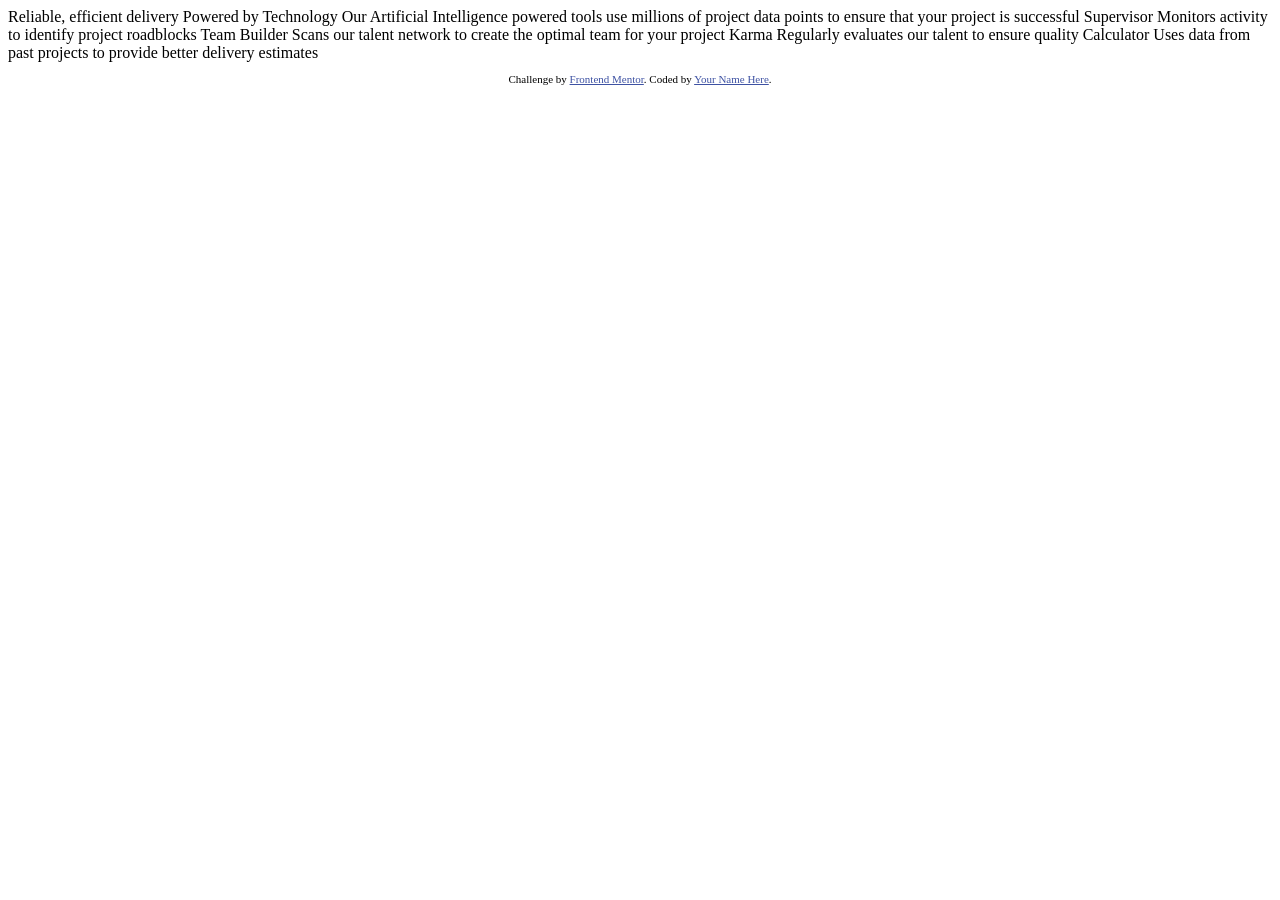
==== Four Card Feature Section/four-card-feature-section-master/index.html @ 10322db4 "Added template code" ====
<!DOCTYPE html>
<html lang="en">
<head>
  <meta charset="UTF-8">
  <meta name="viewport" content="width=device-width, initial-scale=1.0"> <!-- displays site properly based on user's device -->

  <link rel="icon" type="image/png" sizes="32x32" href="./images/favicon-32x32.png">
  
  <title>Frontend Mentor | Four card feature section</title>

  <!-- Feel free to remove these styles or customise in your own stylesheet 👍 -->
  <style>
    .attribution { font-size: 11px; text-align: center; }
    .attribution a { color: hsl(228, 45%, 44%); }
  </style>
</head>
<body>
  
  Reliable, efficient delivery
  Powered by Technology

  Our Artificial Intelligence powered tools use millions of project data points 
  to ensure that your project is successful

  Supervisor
  Monitors activity to identify project roadblocks

  Team Builder
  Scans our talent network to create the optimal team for your project

  Karma
  Regularly evaluates our talent to ensure quality

  Calculator
  Uses data from past projects to provide better delivery estimates

  
  <footer>
    <p class="attribution">
      Challenge by <a href="https://www.frontendmentor.io?ref=challenge" target="_blank">Frontend Mentor</a>. 
      Coded by <a href="#">Your Name Here</a>.
    </p>
  </footer>
</body>
</html>
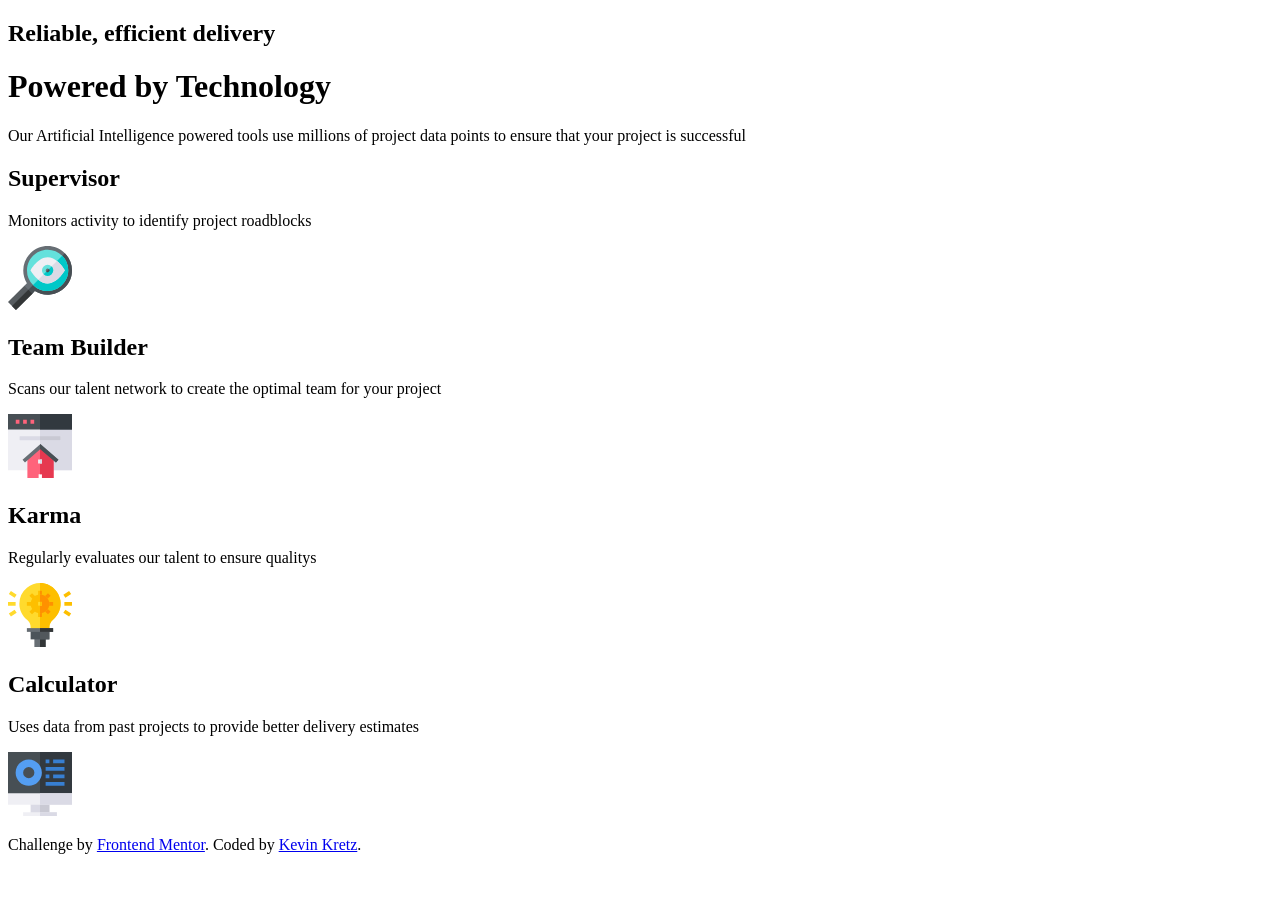
==== commit d8f7bbde: "Completed HTML, added CSS file" ====
--- a/Four Card Feature Section/four-card-feature-section-master/index.html
+++ b/Four Card Feature Section/four-card-feature-section-master/index.html
@@ -1,45 +1,46 @@
 <!DOCTYPE html>
 <html lang="en">
-<head>
-  <meta charset="UTF-8">
-  <meta name="viewport" content="width=device-width, initial-scale=1.0"> <!-- displays site properly based on user's device -->
+  <head>
+    <meta charset="UTF-8" />
+    <meta name="viewport" content="width=device-width, initial-scale=1.0" />
+    <link rel="icon" type="image/png" sizes="32x32" href="./images/favicon-32x32.png" />
+    <link rel="stylesheet" href=".\main.css" />
 
-  <link rel="icon" type="image/png" sizes="32x32" href="./images/favicon-32x32.png">
-  
-  <title>Frontend Mentor | Four card feature section</title>
-
-  <!-- Feel free to remove these styles or customise in your own stylesheet 👍 -->
-  <style>
-    .attribution { font-size: 11px; text-align: center; }
-    .attribution a { color: hsl(228, 45%, 44%); }
-  </style>
-</head>
-<body>
-  
-  Reliable, efficient delivery
-  Powered by Technology
-
-  Our Artificial Intelligence powered tools use millions of project data points 
-  to ensure that your project is successful
-
-  Supervisor
-  Monitors activity to identify project roadblocks
-
-  Team Builder
-  Scans our talent network to create the optimal team for your project
-
-  Karma
-  Regularly evaluates our talent to ensure quality
-
-  Calculator
-  Uses data from past projects to provide better delivery estimates
-
-  
-  <footer>
-    <p class="attribution">
-      Challenge by <a href="https://www.frontendmentor.io?ref=challenge" target="_blank">Frontend Mentor</a>. 
-      Coded by <a href="#">Your Name Here</a>.
+    <title>Frontend Mentor | Four card feature section</title>
+  </head>
+  <body>
+    <h2>Reliable, efficient delivery</h2>
+    <h1>Powered by Technology</h1>
+    <p>
+      Our Artificial Intelligence powered tools use millions of project data points to ensure that
+      your project is successful
     </p>
-  </footer>
-</body>
-</html>+    <div class="card">
+      <h2 class="card-header">Supervisor</h2>
+      <p>Monitors activity to identify project roadblocks</p>
+      <img src=".\images\icon-supervisor.svg" alt="eyeglass" />
+    </div>
+    <div class="card">
+      <h2 class="card-header">Team Builder</h2>
+      <p>Scans our talent network to create the optimal team for your project</p>
+      <img src=".\images\icon-team-builder.svg" alt="team building icon" />
+    </div>
+    <div class="card">
+      <h2 class="card-header">Karma</h2>
+      <p>Regularly evaluates our talent to ensure qualitys</p>
+      <img src=".\images\icon-karma.svg" alt="eyeglass" />
+    </div>
+    <div class="card">
+      <h2 class="card-header">Calculator</h2>
+      <p>Uses data from past projects to provide better delivery estimates</p>
+      <img src=".\images\icon-calculator.svg" alt="eyeglass" />
+    </div>
+    <footer>
+      <p class="attribution">
+        Challenge by
+        <a href="https://www.frontendmentor.io?ref=challenge" target="_blank">Frontend Mentor</a>.
+        Coded by <a href="https://github.com/kevin-kretz">Kevin Kretz</a>.
+      </p>
+    </footer>
+  </body>
+</html>
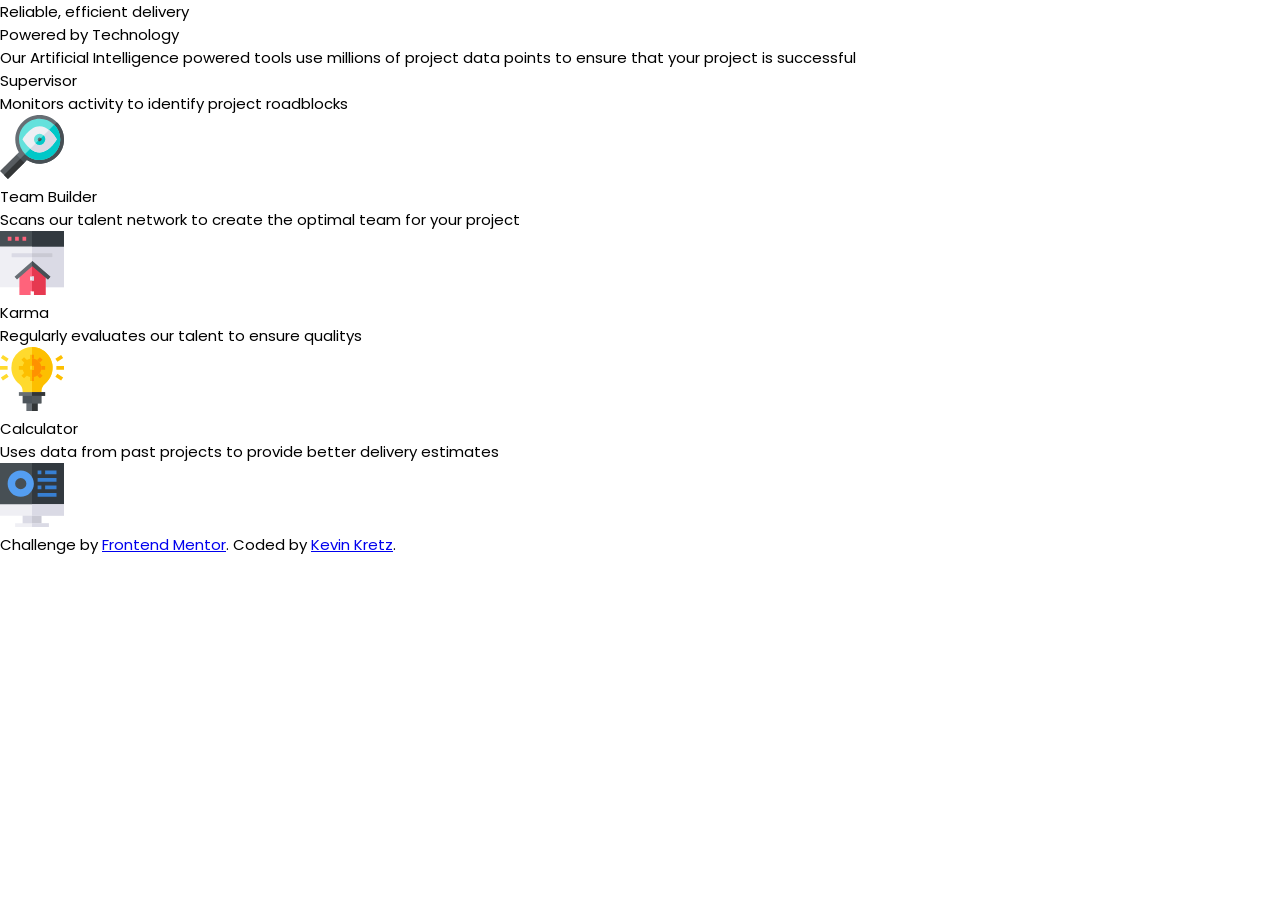
==== commit b8b46231: "Added CSS Grid in index.html | added base CSS" ====
--- a/Four Card Feature Section/four-card-feature-section-master/index.html
+++ b/Four Card Feature Section/four-card-feature-section-master/index.html
@@ -5,42 +5,42 @@
     <meta name="viewport" content="width=device-width, initial-scale=1.0" />
     <link rel="icon" type="image/png" sizes="32x32" href="./images/favicon-32x32.png" />
     <link rel="stylesheet" href=".\main.css" />
-
+    <link href="https://fonts.googleapis.com/css2?family=Poppins:wght@200;400;600&display=swap" rel="stylesheet" />
     <title>Frontend Mentor | Four card feature section</title>
   </head>
   <body>
-    <h2>Reliable, efficient delivery</h2>
-    <h1>Powered by Technology</h1>
-    <p>
-      Our Artificial Intelligence powered tools use millions of project data points to ensure that
-      your project is successful
-    </p>
-    <div class="card">
-      <h2 class="card-header">Supervisor</h2>
-      <p>Monitors activity to identify project roadblocks</p>
-      <img src=".\images\icon-supervisor.svg" alt="eyeglass" />
+    <div id="container">
+      <div id="header">
+        <h2>Reliable, efficient delivery</h2>
+        <h1>Powered by Technology</h1>
+        <p class="intro">Our Artificial Intelligence powered tools use millions of project data points to ensure that your project is successful</p>
+      </div>
+      <div id="supervisor" class="card">
+        <h2 class="card-header">Supervisor</h2>
+        <p>Monitors activity to identify project roadblocks</p>
+        <img src=".\images\icon-supervisor.svg" alt="eyeglass icon" />
+      </div>
+      <div id="team-builder" class="card">
+        <h2 class="card-header">Team Builder</h2>
+        <p>Scans our talent network to create the optimal team for your project</p>
+        <img src=".\images\icon-team-builder.svg" alt="team building icon" />
+      </div>
+      <div id="Karma" class="card">
+        <h2 class="card-header">Karma</h2>
+        <p>Regularly evaluates our talent to ensure qualitys</p>
+        <img src=".\images\icon-karma.svg" alt="karma icon" />
+      </div>
+      <div id-"Calculator" class="card">
+        <h2 class="card-header">Calculator</h2>
+        <p>Uses data from past projects to provide better delivery estimates</p>
+        <img src=".\images\icon-calculator.svg" alt="calculator icon" />
+      </div>
+      <footer>
+        <p class="attribution">
+          Challenge by
+          <a href="https://www.frontendmentor.io?ref=challenge" target="_blank">Frontend Mentor</a>. Coded by <a href="https://github.com/kevin-kretz">Kevin Kretz</a>.
+        </p>
+      </footer>
     </div>
-    <div class="card">
-      <h2 class="card-header">Team Builder</h2>
-      <p>Scans our talent network to create the optimal team for your project</p>
-      <img src=".\images\icon-team-builder.svg" alt="team building icon" />
-    </div>
-    <div class="card">
-      <h2 class="card-header">Karma</h2>
-      <p>Regularly evaluates our talent to ensure qualitys</p>
-      <img src=".\images\icon-karma.svg" alt="eyeglass" />
-    </div>
-    <div class="card">
-      <h2 class="card-header">Calculator</h2>
-      <p>Uses data from past projects to provide better delivery estimates</p>
-      <img src=".\images\icon-calculator.svg" alt="eyeglass" />
-    </div>
-    <footer>
-      <p class="attribution">
-        Challenge by
-        <a href="https://www.frontendmentor.io?ref=challenge" target="_blank">Frontend Mentor</a>.
-        Coded by <a href="https://github.com/kevin-kretz">Kevin Kretz</a>.
-      </p>
-    </footer>
   </body>
 </html>
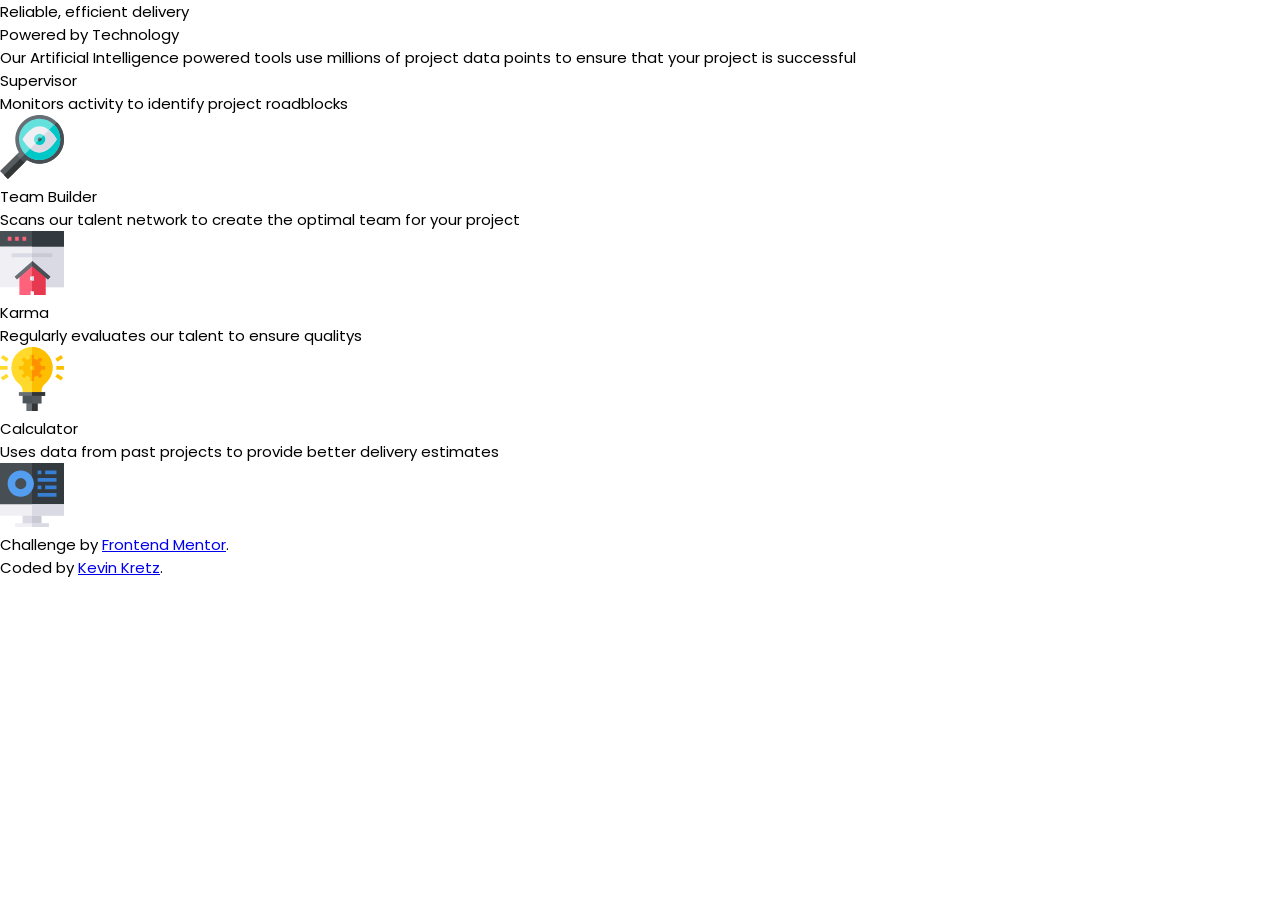
==== commit 06d9daee: "Changed footer link href" ====
--- a/Four Card Feature Section/four-card-feature-section-master/index.html
+++ b/Four Card Feature Section/four-card-feature-section-master/index.html
@@ -11,8 +11,8 @@
   <body>
     <div id="container">
       <div id="header">
-        <h2>Reliable, efficient delivery</h2>
-        <h1>Powered by Technology</h1>
+        <h1>Reliable, efficient delivery</h1>
+        <h2>Powered by Technology</h2>
         <p class="intro">Our Artificial Intelligence powered tools use millions of project data points to ensure that your project is successful</p>
       </div>
       <div id="supervisor" class="card">
@@ -25,12 +25,12 @@
         <p>Scans our talent network to create the optimal team for your project</p>
         <img src=".\images\icon-team-builder.svg" alt="team building icon" />
       </div>
-      <div id="Karma" class="card">
+      <div id="karma" class="card">
         <h2 class="card-header">Karma</h2>
         <p>Regularly evaluates our talent to ensure qualitys</p>
         <img src=".\images\icon-karma.svg" alt="karma icon" />
       </div>
-      <div id-"Calculator" class="card">
+      <div id="calculator" class="card">
         <h2 class="card-header">Calculator</h2>
         <p>Uses data from past projects to provide better delivery estimates</p>
         <img src=".\images\icon-calculator.svg" alt="calculator icon" />
@@ -38,7 +38,7 @@
       <footer>
         <p class="attribution">
           Challenge by
-          <a href="https://www.frontendmentor.io?ref=challenge" target="_blank">Frontend Mentor</a>. Coded by <a href="https://github.com/kevin-kretz">Kevin Kretz</a>.
+          <a href="https://www.frontendmentor.io/challenges/four-card-feature-section-weK1eFYK" target="_blank">Frontend Mentor</a>. <br />Coded by <a href="https://github.com/kevin-kretz">Kevin Kretz</a>.
         </p>
       </footer>
     </div>
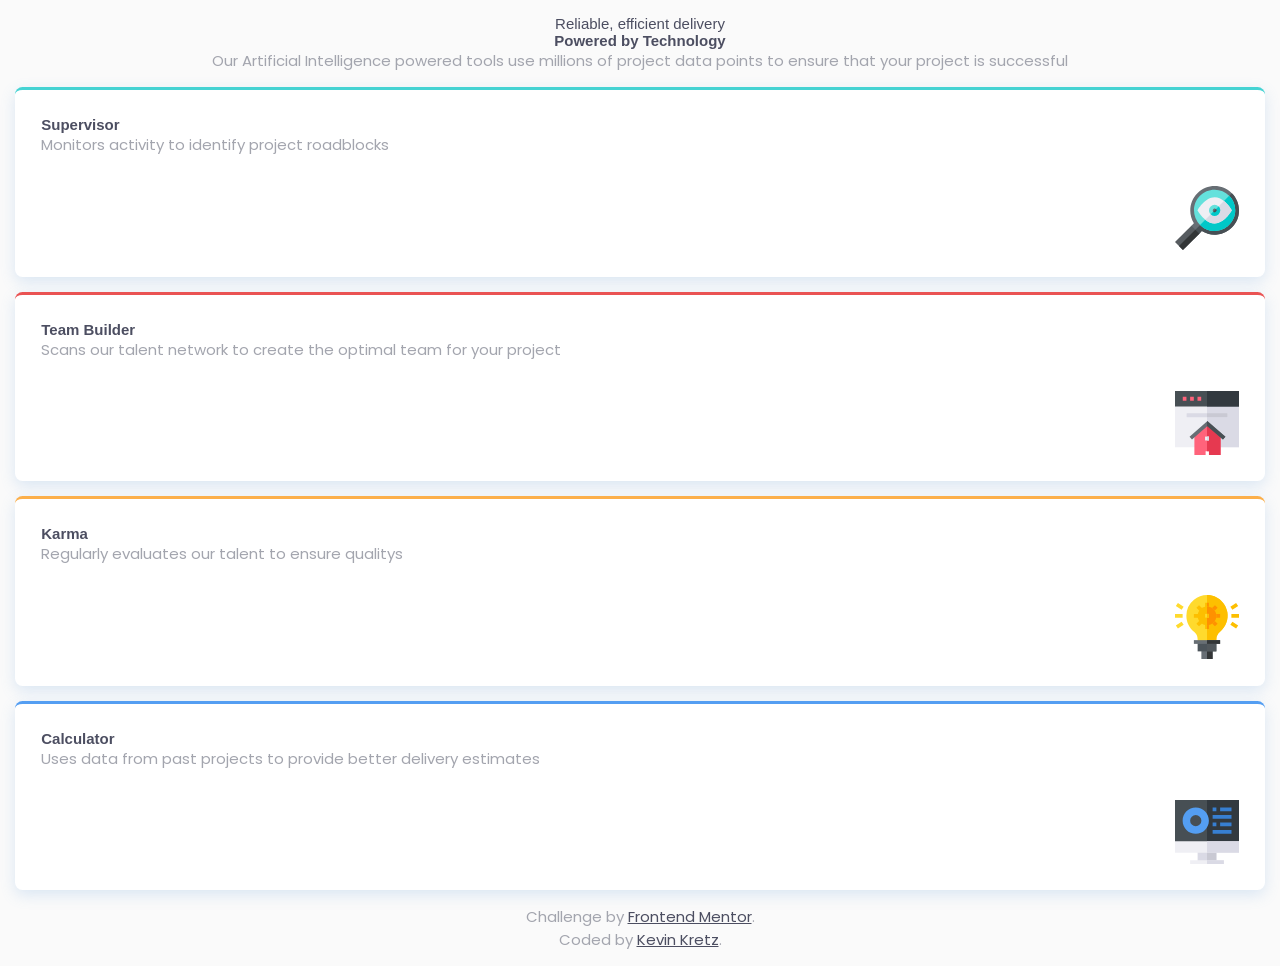
==== commit 5f23186c: "updated divs to headers / sections" ====
--- a/Four Card Feature Section/four-card-feature-section-master/index.html
+++ b/Four Card Feature Section/four-card-feature-section-master/index.html
@@ -10,31 +10,31 @@
   </head>
   <body>
     <div id="container">
-      <div id="header">
+      <header id="header">
         <h1>Reliable, efficient delivery</h1>
         <h2>Powered by Technology</h2>
         <p class="intro">Our Artificial Intelligence powered tools use millions of project data points to ensure that your project is successful</p>
-      </div>
-      <div id="supervisor" class="card">
+      </header>
+      <section id="supervisor" class="card">
         <h2 class="card-header">Supervisor</h2>
         <p>Monitors activity to identify project roadblocks</p>
         <img src=".\images\icon-supervisor.svg" alt="eyeglass icon" />
-      </div>
-      <div id="team-builder" class="card">
+      </section>
+      <section id="team-builder" class="card">
         <h2 class="card-header">Team Builder</h2>
         <p>Scans our talent network to create the optimal team for your project</p>
         <img src=".\images\icon-team-builder.svg" alt="team building icon" />
-      </div>
-      <div id="karma" class="card">
+      </section>
+      <section id="karma" class="card">
         <h2 class="card-header">Karma</h2>
         <p>Regularly evaluates our talent to ensure qualitys</p>
         <img src=".\images\icon-karma.svg" alt="karma icon" />
-      </div>
-      <div id="calculator" class="card">
+      </section>
+      <section id="calculator" class="card">
         <h2 class="card-header">Calculator</h2>
         <p>Uses data from past projects to provide better delivery estimates</p>
         <img src=".\images\icon-calculator.svg" alt="calculator icon" />
-      </div>
+      </section>
       <footer>
         <p class="attribution">
           Challenge by
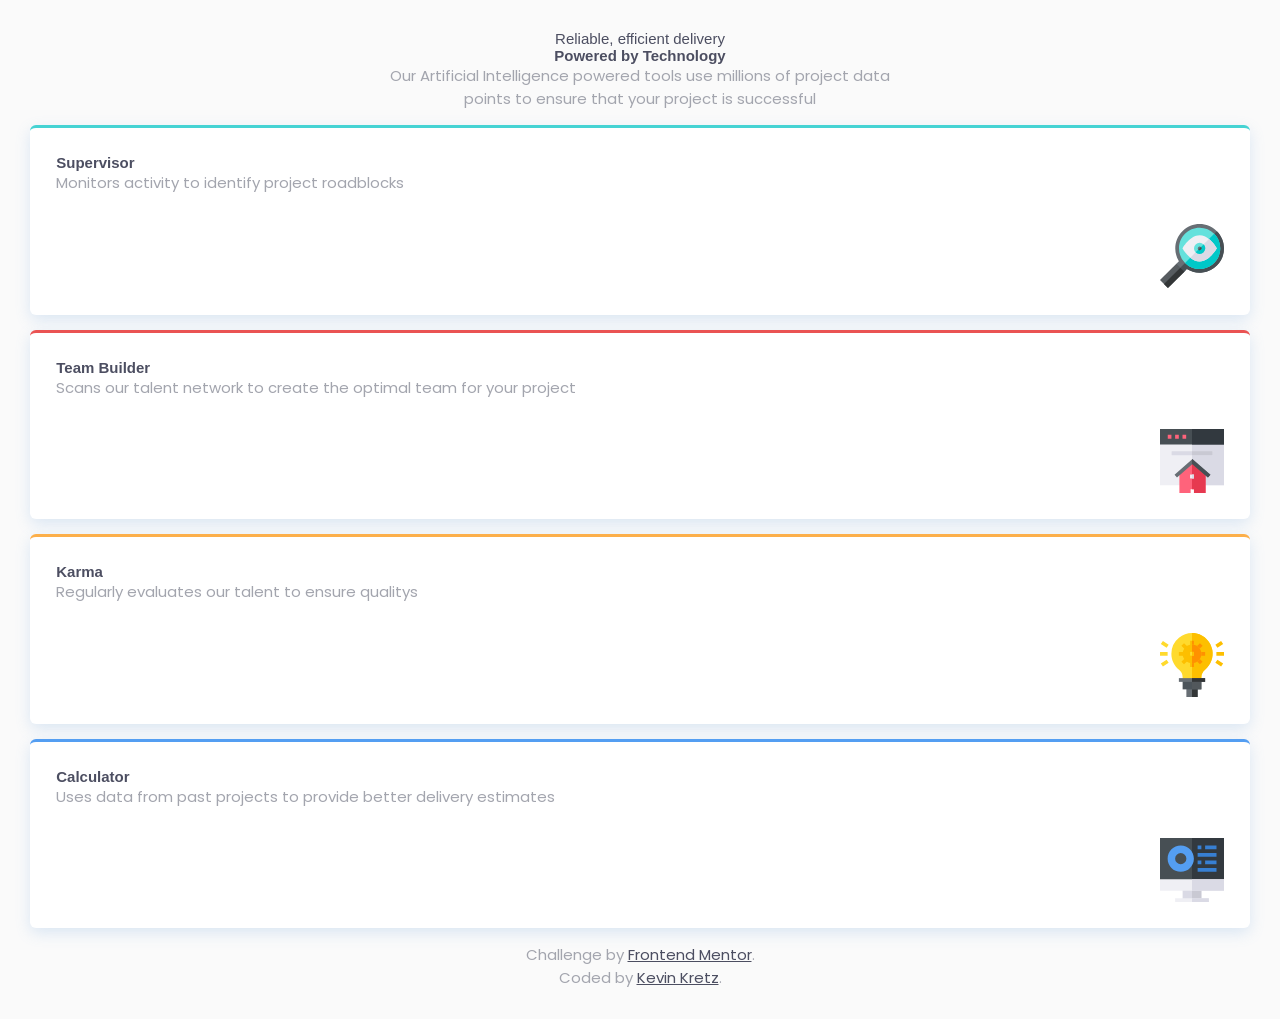
==== commit 427b171e: "Added break for desktop view" ====
--- a/Four Card Feature Section/four-card-feature-section-master/index.html
+++ b/Four Card Feature Section/four-card-feature-section-master/index.html
@@ -13,7 +13,7 @@
       <header id="header">
         <h1>Reliable, efficient delivery</h1>
         <h2>Powered by Technology</h2>
-        <p class="intro">Our Artificial Intelligence powered tools use millions of project data points to ensure that your project is successful</p>
+        <p class="intro">Our Artificial Intelligence powered tools use millions of project data <br class="br" />points to ensure that your project is successful</p>
       </header>
       <section id="supervisor" class="card">
         <h2 class="card-header">Supervisor</h2>
